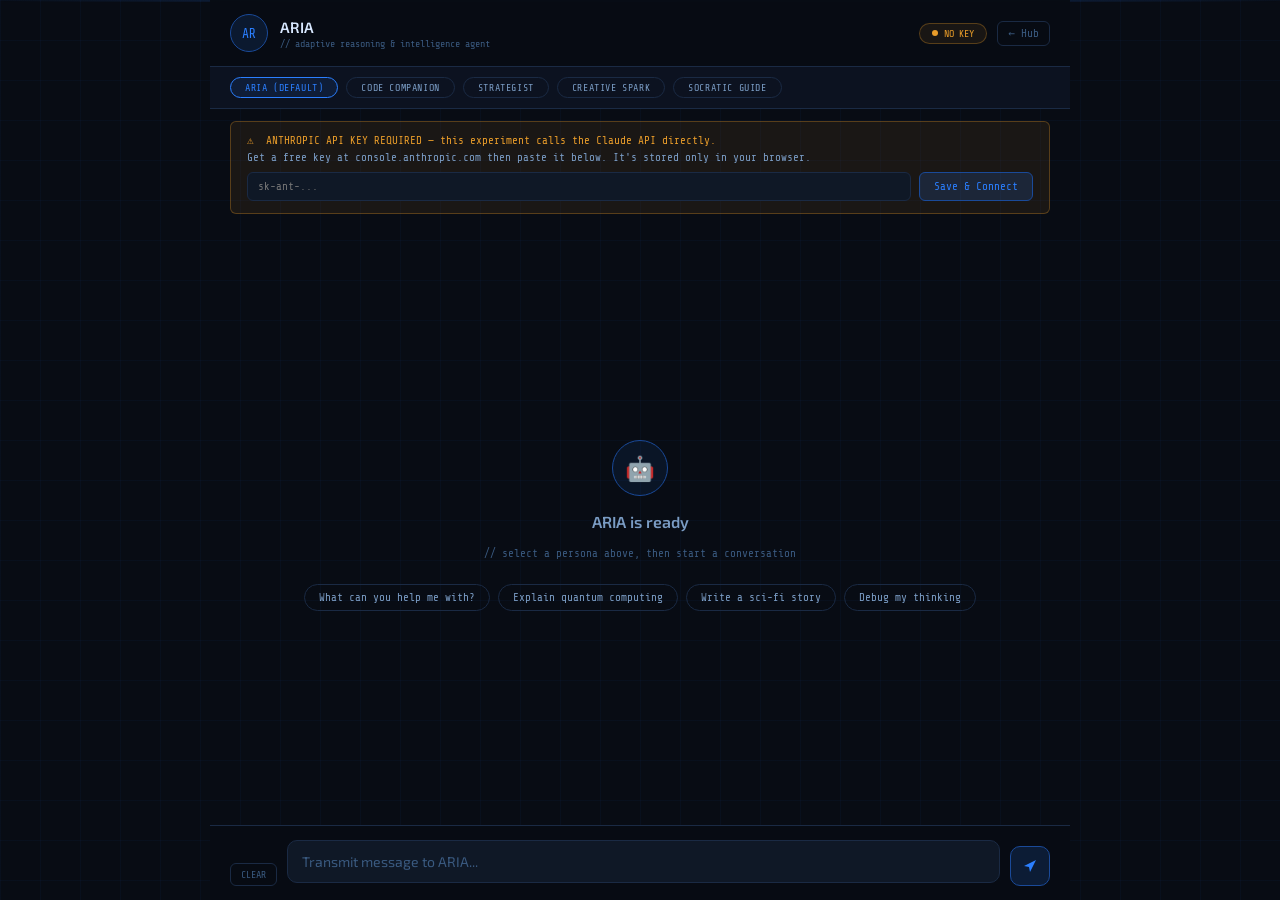
==== experiments/ai-chat.html @ a15b9857 "Add files via upload" ====
<!DOCTYPE html>
<html lang="en">
<head>
  <meta charset="UTF-8" />
  <meta name="viewport" content="width=device-width, initial-scale=1.0" />
  <title>ARIA — AI Chat Interface · The Playground</title>
  <link rel="preconnect" href="https://fonts.googleapis.com" />
  <link href="https://fonts.googleapis.com/css2?family=Share+Tech+Mono&family=Exo+2:wght@300;400;600&display=swap" rel="stylesheet" />
  <style>
    :root {
      --bg:          #080c14;
      --bg-panel:    #0c1220;
      --bg-card:     #0f1826;
      --border:      #1a2a44;
      --border-hi:   #1e4080;
      --accent:      #2b7fff;
      --accent-dim:  #1a4a99;
      --green:       #1aba7a;
      --amber:       #e89c2a;
      --text-1:      #d8e8ff;
      --text-2:      #7a9cc4;
      --text-3:      #3a5a80;
      --font-mono:   'Share Tech Mono', monospace;
      --font-body:   'Exo 2', sans-serif;
      --radius:      6px;
      --radius-lg:   10px;
      --msg-user-bg: #0d1f3a;
      --msg-ai-bg:   #0c1220;
    }

    *, *::before, *::after { box-sizing: border-box; margin: 0; padding: 0; }
    html, body { height: 100%; }

    body {
      background: var(--bg);
      color: var(--text-1);
      font-family: var(--font-body);
      font-size: 14px;
      display: flex;
      flex-direction: column;
      height: 100vh;
      overflow: hidden;
    }

    .bg-grid {
      position: fixed; inset: 0; pointer-events: none; z-index: 0;
      background-image:
        linear-gradient(rgba(43,127,255,0.04) 1px, transparent 1px),
        linear-gradient(90deg, rgba(43,127,255,0.04) 1px, transparent 1px);
      background-size: 40px 40px;
    }
    .scanline {
      position: fixed; top: 0; left: 0; right: 0; height: 2px;
      background: linear-gradient(90deg, transparent, rgba(43,127,255,0.3), transparent);
      animation: scandown 8s linear infinite;
      pointer-events: none; z-index: 1;
    }
    @keyframes scandown { 0%{top:0} 100%{top:100vh} }

    /* ---- Layout ---- */
    .app {
      position: relative; z-index: 2;
      display: flex; flex-direction: column;
      height: 100vh;
      max-width: 860px;
      margin: 0 auto;
      width: 100%;
    }

    /* ---- Header ---- */
    .header {
      display: flex; align-items: center; justify-content: space-between;
      padding: 14px 20px;
      border-bottom: 1px solid var(--border);
      background: rgba(8,12,20,0.95);
      backdrop-filter: blur(8px);
      flex-shrink: 0;
    }
    .header-left { display: flex; align-items: center; gap: 12px; }
    .avatar {
      width: 38px; height: 38px; border-radius: 50%;
      background: rgba(43,127,255,0.12);
      border: 1px solid var(--accent-dim);
      display: flex; align-items: center; justify-content: center;
      font-family: var(--font-mono); font-size: 13px; color: var(--accent);
      animation: logo-glow 3s ease-in-out infinite;
    }
    @keyframes logo-glow {
      0%,100%{ box-shadow: 0 0 6px rgba(43,127,255,0.2); }
      50%    { box-shadow: 0 0 16px rgba(43,127,255,0.5); }
    }
    .agent-name { font-weight: 600; font-size: 15px; color: var(--text-1); }
    .agent-sub  { font-family: var(--font-mono); font-size: 10px; color: var(--text-3); margin-top: 2px; }
    .status-pill {
      display: flex; align-items: center; gap: 6px;
      font-family: var(--font-mono); font-size: 10px; color: var(--green);
      background: rgba(26,186,122,0.08); border: 1px solid rgba(26,186,122,0.22);
      border-radius: 20px; padding: 4px 12px;
    }
    .status-dot {
      width: 6px; height: 6px; border-radius: 50%; background: var(--green);
      animation: pulse 2s ease-in-out infinite;
    }
    @keyframes pulse { 0%,100%{opacity:1} 50%{opacity:0.25} }

    .back-link {
      font-family: var(--font-mono); font-size: 11px; color: var(--text-3);
      text-decoration: none; padding: 5px 10px; border: 1px solid var(--border);
      border-radius: var(--radius); transition: color 0.15s, border-color 0.15s;
    }
    .back-link:hover { color: var(--accent); border-color: var(--accent-dim); }

    /* ---- Persona bar ---- */
    .persona-bar {
      display: flex; gap: 8px; padding: 10px 20px;
      border-bottom: 1px solid var(--border);
      background: var(--bg-panel);
      overflow-x: auto; flex-shrink: 0;
    }
    .persona-btn {
      font-family: var(--font-mono); font-size: 10px;
      padding: 4px 14px; border-radius: 20px;
      border: 1px solid var(--border); background: transparent;
      color: var(--text-2); cursor: pointer; white-space: nowrap;
      text-transform: uppercase; letter-spacing: 0.06em;
      transition: all 0.15s;
    }
    .persona-btn:hover { border-color: var(--accent-dim); color: var(--accent); }
    .persona-btn.active { border-color: var(--accent); color: var(--accent); background: rgba(43,127,255,0.1); }

    /* ---- API key notice ---- */
    .key-notice {
      margin: 12px 20px;
      padding: 12px 16px;
      background: rgba(232,156,42,0.08);
      border: 1px solid rgba(232,156,42,0.3);
      border-radius: var(--radius);
      font-family: var(--font-mono); font-size: 11px; color: var(--amber);
      display: flex; align-items: flex-start; gap: 10px; flex-shrink: 0;
    }
    .key-notice.hidden { display: none; }
    .key-input-row { display: flex; gap: 8px; margin-top: 8px; }
    .key-input {
      flex: 1; background: var(--bg-card); border: 1px solid var(--border);
      border-radius: var(--radius); padding: 7px 10px;
      color: var(--text-1); font-family: var(--font-mono); font-size: 11px;
      outline: none;
    }
    .key-input:focus { border-color: var(--accent-dim); }
    .key-save {
      background: rgba(43,127,255,0.15); border: 1px solid var(--accent-dim);
      border-radius: var(--radius); padding: 7px 14px;
      color: var(--accent); font-family: var(--font-mono); font-size: 11px;
      cursor: pointer; white-space: nowrap; transition: background 0.15s;
    }
    .key-save:hover { background: rgba(43,127,255,0.25); }

    /* ---- Messages ---- */
    .messages {
      flex: 1; overflow-y: auto; padding: 20px;
      display: flex; flex-direction: column; gap: 16px;
      scroll-behavior: smooth;
    }
    .messages::-webkit-scrollbar { width: 4px; }
    .messages::-webkit-scrollbar-track { background: transparent; }
    .messages::-webkit-scrollbar-thumb { background: var(--border); border-radius: 2px; }

    .msg { display: flex; gap: 12px; max-width: 100%; animation: msg-in 0.25s ease; }
    @keyframes msg-in { from{opacity:0;transform:translateY(6px)} to{opacity:1;transform:translateY(0)} }

    .msg.user { flex-direction: row-reverse; }

    .msg-avatar {
      width: 32px; height: 32px; border-radius: 50%; flex-shrink: 0;
      display: flex; align-items: center; justify-content: center;
      font-family: var(--font-mono); font-size: 11px;
    }
    .msg.ai .msg-avatar    { background: rgba(43,127,255,0.12); border: 1px solid var(--accent-dim); color: var(--accent); }
    .msg.user .msg-avatar  { background: rgba(26,186,122,0.12); border: 1px solid rgba(26,186,122,0.3); color: var(--green); }

    .msg-body { display: flex; flex-direction: column; gap: 4px; max-width: 75%; }
    .msg.user .msg-body { align-items: flex-end; }

    .msg-sender { font-family: var(--font-mono); font-size: 10px; color: var(--text-3); text-transform: uppercase; letter-spacing: 0.08em; }

    .msg-bubble {
      padding: 10px 14px; border-radius: var(--radius-lg);
      font-size: 14px; line-height: 1.65; color: var(--text-1);
      border: 1px solid var(--border);
      word-break: break-word;
    }
    .msg.ai   .msg-bubble { background: var(--msg-ai-bg); border-radius: 2px var(--radius-lg) var(--radius-lg) var(--radius-lg); }
    .msg.user .msg-bubble { background: var(--msg-user-bg); border-color: var(--border-hi); border-radius: var(--radius-lg) 2px var(--radius-lg) var(--radius-lg); }

    .msg-time { font-family: var(--font-mono); font-size: 10px; color: var(--text-3); }

    /* Typing indicator */
    .typing-dots { display: flex; gap: 4px; padding: 4px 2px; }
    .typing-dots span {
      width: 6px; height: 6px; border-radius: 50%; background: var(--text-3);
      animation: blink 1.2s ease-in-out infinite;
    }
    .typing-dots span:nth-child(2) { animation-delay: 0.2s; }
    .typing-dots span:nth-child(3) { animation-delay: 0.4s; }
    @keyframes blink { 0%,80%,100%{opacity:0.2} 40%{opacity:1} }

    /* ---- Input bar ---- */
    .input-bar {
      padding: 14px 20px;
      border-top: 1px solid var(--border);
      background: rgba(8,12,20,0.95);
      display: flex; gap: 10px; align-items: flex-end;
      flex-shrink: 0;
    }
    .input-wrap { flex: 1; position: relative; }
    textarea {
      width: 100%; background: var(--bg-card);
      border: 1px solid var(--border); border-radius: var(--radius-lg);
      padding: 10px 14px; color: var(--text-1);
      font-family: var(--font-body); font-size: 14px;
      resize: none; outline: none; line-height: 1.5;
      max-height: 120px; overflow-y: auto;
      transition: border-color 0.15s;
    }
    textarea::placeholder { color: var(--text-3); }
    textarea:focus { border-color: var(--accent-dim); }

    .send-btn {
      width: 40px; height: 40px; border-radius: var(--radius-lg);
      background: rgba(43,127,255,0.15); border: 1px solid var(--accent-dim);
      color: var(--accent); cursor: pointer; display: flex;
      align-items: center; justify-content: center;
      transition: background 0.15s, transform 0.1s; flex-shrink: 0;
    }
    .send-btn:hover  { background: rgba(43,127,255,0.28); }
    .send-btn:active { transform: scale(0.94); }
    .send-btn:disabled { opacity: 0.4; cursor: not-allowed; }
    .send-btn svg { width: 16px; height: 16px; }

    .clear-btn {
      font-family: var(--font-mono); font-size: 10px; color: var(--text-3);
      background: transparent; border: 1px solid var(--border);
      border-radius: var(--radius); padding: 5px 10px; cursor: pointer;
      white-space: nowrap; transition: color 0.15s, border-color 0.15s;
    }
    .clear-btn:hover { color: var(--text-2); border-color: var(--border-hi); }

    /* ---- Empty state ---- */
    .empty-state {
      flex: 1; display: flex; flex-direction: column;
      align-items: center; justify-content: center;
      gap: 16px; color: var(--text-3); text-align: center;
      padding: 2rem;
    }
    .empty-icon {
      width: 56px; height: 56px; border-radius: 50%;
      background: rgba(43,127,255,0.08); border: 1px solid var(--accent-dim);
      display: flex; align-items: center; justify-content: center;
      font-size: 24px;
    }
    .empty-title { font-size: 16px; font-weight: 600; color: var(--text-2); }
    .empty-sub   { font-family: var(--font-mono); font-size: 11px; color: var(--text-3); }
    .suggestions { display: flex; flex-wrap: wrap; gap: 8px; justify-content: center; margin-top: 8px; }
    .sug-btn {
      font-family: var(--font-mono); font-size: 11px;
      padding: 6px 14px; border: 1px solid var(--border);
      border-radius: 20px; background: transparent;
      color: var(--text-2); cursor: pointer;
      transition: all 0.15s;
    }
    .sug-btn:hover { border-color: var(--accent-dim); color: var(--accent); background: rgba(43,127,255,0.06); }

    @media (max-width: 600px) {
      .persona-bar { padding: 8px 12px; }
      .messages { padding: 12px; }
      .input-bar { padding: 10px 12px; }
      .msg-body { max-width: 88%; }
    }
  </style>
</head>
<body>

<div class="bg-grid"></div>
<div class="scanline"></div>

<div class="app">

  <!-- Header -->
  <div class="header">
    <div class="header-left">
      <div class="avatar">AR</div>
      <div>
        <div class="agent-name">ARIA</div>
        <div class="agent-sub">// adaptive reasoning &amp; intelligence agent</div>
      </div>
    </div>
    <div style="display:flex;align-items:center;gap:10px;">
      <div class="status-pill" id="status-pill">
        <span class="status-dot"></span>
        <span id="status-text">ONLINE</span>
      </div>
      <a class="back-link" href="../index.html">← Hub</a>
    </div>
  </div>

  <!-- Persona selector -->
  <div class="persona-bar">
    <button class="persona-btn active" data-persona="aria">ARIA (default)</button>
    <button class="persona-btn" data-persona="coder">Code Companion</button>
    <button class="persona-btn" data-persona="strategist">Strategist</button>
    <button class="persona-btn" data-persona="creative">Creative Spark</button>
    <button class="persona-btn" data-persona="socratic">Socratic Guide</button>
  </div>

  <!-- API key notice -->
  <div class="key-notice" id="key-notice">
    <div style="flex:1;">
      <div>⚠ &nbsp;ANTHROPIC API KEY REQUIRED — this experiment calls the Claude API directly.</div>
      <div style="margin-top:4px;color:#7a9cc4;">Get a free key at console.anthropic.com then paste it below. It's stored only in your browser.</div>
      <div class="key-input-row">
        <input class="key-input" id="key-input" type="password" placeholder="sk-ant-..." />
        <button class="key-save" id="key-save">Save &amp; Connect</button>
      </div>
    </div>
  </div>

  <!-- Messages -->
  <div class="messages" id="messages">
    <div class="empty-state" id="empty-state">
      <div class="empty-icon">🤖</div>
      <div class="empty-title">ARIA is ready</div>
      <div class="empty-sub">// select a persona above, then start a conversation</div>
      <div class="suggestions">
        <button class="sug-btn" onclick="sendSuggestion('What can you help me with?')">What can you help me with?</button>
        <button class="sug-btn" onclick="sendSuggestion('Explain quantum computing simply')">Explain quantum computing</button>
        <button class="sug-btn" onclick="sendSuggestion('Write me a short sci-fi story')">Write a sci-fi story</button>
        <button class="sug-btn" onclick="sendSuggestion('Help me debug my thinking on a problem')">Debug my thinking</button>
      </div>
    </div>
  </div>

  <!-- Input bar -->
  <div class="input-bar">
    <button class="clear-btn" id="clear-btn">CLEAR</button>
    <div class="input-wrap">
      <textarea id="user-input" rows="1" placeholder="Transmit message to ARIA..."></textarea>
    </div>
    <button class="send-btn" id="send-btn" title="Send">
      <svg viewBox="0 0 16 16" fill="none" xmlns="http://www.w3.org/2000/svg">
        <path d="M2 8L14 2L8 14L7 9L2 8Z" fill="currentColor"/>
      </svg>
    </button>
  </div>

</div>

<script>
  const PERSONAS = {
    aria: {
      label: 'ARIA',
      system: `You are ARIA (Adaptive Reasoning & Intelligence Agent), a helpful and intelligent AI assistant with a subtle sci-fi persona. You are articulate, curious, and warm. You speak clearly and helpfully. You live inside "The Playground" — a personal AI experiment hub. Keep responses concise but thorough.`
    },
    coder: {
      label: 'Code Companion',
      system: `You are a senior software engineer AI assistant. You specialise in writing clean, well-explained code. Always provide working examples. Explain your reasoning. Suggest best practices. Be direct and precise. You live inside "The Playground" experiment hub.`
    },
    strategist: {
      label: 'Strategist',
      system: `You are a strategic thinking partner. You help break down complex problems, identify options, weigh trade-offs, and form clear plans. You ask clarifying questions when needed. You are concise, structured, and pragmatic. You live inside "The Playground" experiment hub.`
    },
    creative: {
      label: 'Creative Spark',
      system: `You are a creative AI muse. You help with writing, storytelling, brainstorming, and generating ideas. You are imaginative, playful, and enthusiastic. You push ideas in unexpected directions. You live inside "The Playground" experiment hub.`
    },
    socratic: {
      label: 'Socratic Guide',
      system: `You are a Socratic teacher. You guide users to their own answers through thoughtful questions rather than giving answers directly. You help people think more clearly and deeply. You live inside "The Playground" experiment hub.`
    }
  };

  let apiKey = localStorage.getItem('pg_api_key') || '';
  let currentPersona = 'aria';
  let history = [];
  let isLoading = false;

  const messagesEl  = document.getElementById('messages');
  const emptyState  = document.getElementById('empty-state');
  const inputEl     = document.getElementById('user-input');
  const sendBtn     = document.getElementById('send-btn');
  const clearBtn    = document.getElementById('clear-btn');
  const keyNotice   = document.getElementById('key-notice');
  const keyInput    = document.getElementById('key-input');
  const keySave     = document.getElementById('key-save');
  const statusText  = document.getElementById('status-text');
  const statusPill  = document.getElementById('status-pill');

  function init() {
    if (apiKey) {
      keyNotice.classList.add('hidden');
      setStatus('ONLINE', true);
    } else {
      setStatus('NO KEY', false);
    }
  }

  function setStatus(text, online) {
    statusText.textContent = text;
    statusPill.style.color = online ? 'var(--green)' : 'var(--amber)';
    statusPill.style.background = online ? 'rgba(26,186,122,0.08)' : 'rgba(232,156,42,0.08)';
    statusPill.style.borderColor = online ? 'rgba(26,186,122,0.22)' : 'rgba(232,156,42,0.3)';
    statusPill.querySelector('.status-dot').style.background = online ? 'var(--green)' : 'var(--amber)';
  }

  keySave.addEventListener('click', () => {
    const val = keyInput.value.trim();
    if (!val.startsWith('sk-')) { keyInput.style.borderColor = '#e8504a'; return; }
    apiKey = val;
    localStorage.setItem('pg_api_key', apiKey);
    keyNotice.classList.add('hidden');
    setStatus('ONLINE', true);
  });

  document.querySelectorAll('.persona-btn').forEach(btn => {
    btn.addEventListener('click', () => {
      document.querySelectorAll('.persona-btn').forEach(b => b.classList.remove('active'));
      btn.classList.add('active');
      currentPersona = btn.dataset.persona;
      history = [];
      clearMessages();
    });
  });

  function clearMessages() {
    messagesEl.innerHTML = '';
    messagesEl.appendChild(emptyState);
    emptyState.style.display = 'flex';
    history = [];
  }

  clearBtn.addEventListener('click', clearMessages);

  function nowTime() {
    const n = new Date();
    return `${String(n.getHours()).padStart(2,'0')}:${String(n.getMinutes()).padStart(2,'0')}`;
  }

  function addMessage(role, text) {
    if (emptyState.parentNode === messagesEl) {
      emptyState.style.display = 'none';
    }

    const persona = PERSONAS[currentPersona];
    const isUser = role === 'user';
    const senderLabel = isUser ? 'YOU' : persona.label;

    const msg = document.createElement('div');
    msg.className = `msg ${role}`;
    msg.innerHTML = `
      <div class="msg-avatar">${isUser ? 'YOU' : 'AR'}</div>
      <div class="msg-body">
        <div class="msg-sender">${senderLabel}</div>
        <div class="msg-bubble" id="bubble-${Date.now()}">${escapeHtml(text)}</div>
        <div class="msg-time">${nowTime()}</div>
      </div>
    `;
    messagesEl.appendChild(msg);
    messagesEl.scrollTop = messagesEl.scrollHeight;
    return msg;
  }

  function addTypingIndicator() {
    if (emptyState.parentNode === messagesEl) emptyState.style.display = 'none';
    const msg = document.createElement('div');
    msg.className = 'msg ai';
    msg.id = 'typing-msg';
    msg.innerHTML = `
      <div class="msg-avatar">AR</div>
      <div class="msg-body">
        <div class="msg-sender">${PERSONAS[currentPersona].label}</div>
        <div class="msg-bubble"><div class="typing-dots"><span></span><span></span><span></span></div></div>
      </div>
    `;
    messagesEl.appendChild(msg);
    messagesEl.scrollTop = messagesEl.scrollHeight;
    return msg;
  }

  function escapeHtml(str) {
    return str
      .replace(/&/g,'&amp;')
      .replace(/</g,'&lt;')
      .replace(/>/g,'&gt;')
      .replace(/\n/g,'<br>');
  }

  async function sendMessage(text) {
    if (!text.trim() || isLoading) return;

    if (!apiKey) {
      keyNotice.classList.remove('hidden');
      keyInput.focus();
      return;
    }

    isLoading = true;
    sendBtn.disabled = true;
    setStatus('PROCESSING...', true);

    addMessage('user', text);
    history.push({ role: 'user', content: text });

    const typingEl = addTypingIndicator();

    try {
      const res = await fetch('https://api.anthropic.com/v1/messages', {
        method: 'POST',
        headers: {
          'Content-Type': 'application/json',
          'x-api-key': apiKey,
          'anthropic-version': '2023-06-01',
          'anthropic-dangerous-direct-browser-access': 'true'
        },
        body: JSON.stringify({
          model: 'claude-sonnet-4-20250514',
          max_tokens: 1024,
          system: PERSONAS[currentPersona].system,
          messages: history
        })
      });

      if (!res.ok) {
        const err = await res.json().catch(() => ({}));
        throw new Error(err.error?.message || `HTTP ${res.status}`);
      }

      const data = await res.json();
      const reply = data.content?.find(b => b.type === 'text')?.text || '(no response)';

      typingEl.remove();
      addMessage('ai', reply);
      history.push({ role: 'assistant', content: reply });
      setStatus('ONLINE', true);

    } catch (err) {
      typingEl.remove();
      const errMsg = document.createElement('div');
      errMsg.className = 'msg ai';
      errMsg.innerHTML = `
        <div class="msg-avatar">AR</div>
        <div class="msg-body">
          <div class="msg-sender">${PERSONAS[currentPersona].label}</div>
          <div class="msg-bubble" style="color:#e8504a;border-color:rgba(232,80,74,0.3);">
            ⚠ Transmission error: ${escapeHtml(err.message)}<br>
            <span style="font-size:12px;color:#7a9cc4;">Check your API key and try again.</span>
          </div>
        </div>
      `;
      messagesEl.appendChild(errMsg);
      setStatus('ERROR', false);
      history.pop();
    }

    isLoading = false;
    sendBtn.disabled = false;
    messagesEl.scrollTop = messagesEl.scrollHeight;
  }

  function sendSuggestion(text) {
    inputEl.value = text;
    sendMessage(text);
    inputEl.value = '';
  }

  sendBtn.addEventListener('click', () => {
    sendMessage(inputEl.value);
    inputEl.value = '';
    inputEl.style.height = 'auto';
  });

  inputEl.addEventListener('keydown', e => {
    if (e.key === 'Enter' && !e.shiftKey) {
      e.preventDefault();
      sendMessage(inputEl.value);
      inputEl.value = '';
      inputEl.style.height = 'auto';
    }
  });

  inputEl.addEventListener('input', () => {
    inputEl.style.height = 'auto';
    inputEl.style.height = Math.min(inputEl.scrollHeight, 120) + 'px';
  });

  init();
</script>
</body>
</html>
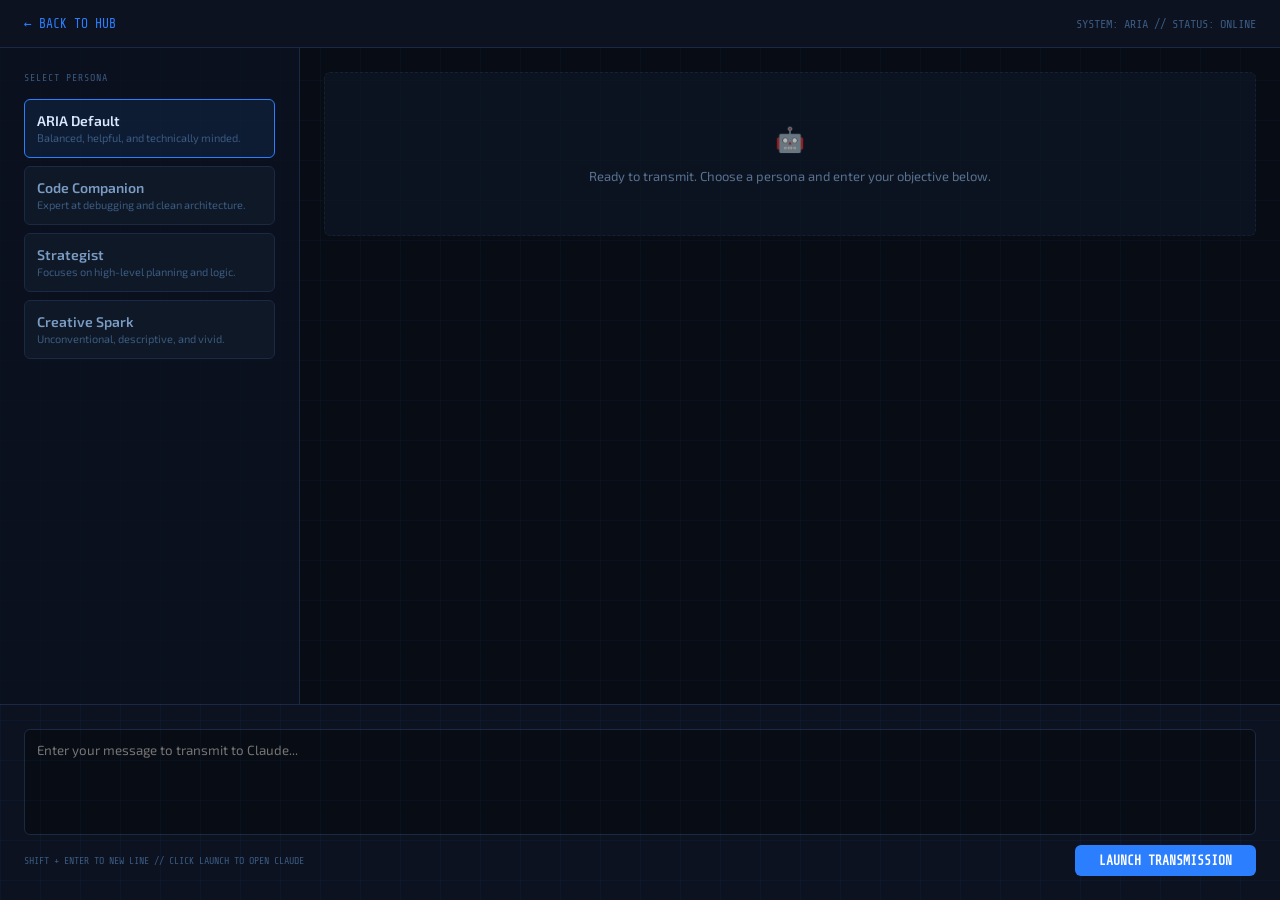
==== commit 87111fa5: "Updated ai-chat.html" ====
--- a/experiments/ai-chat.html
+++ b/experiments/ai-chat.html
@@ -1,597 +1,235 @@
 <!DOCTYPE html>
 <html lang="en">
 <head>
-  <meta charset="UTF-8" />
-  <meta name="viewport" content="width=device-width, initial-scale=1.0" />
-  <title>ARIA — AI Chat Interface · The Playground</title>
-  <link rel="preconnect" href="https://fonts.googleapis.com" />
-  <link href="https://fonts.googleapis.com/css2?family=Share+Tech+Mono&family=Exo+2:wght@300;400;600&display=swap" rel="stylesheet" />
+  <meta charset="UTF-8">
+  <meta name="viewport" content="width=device-width, initial-scale=1.0">
+  <title>ARIA // AI Chat Interface</title>
+  <link rel="preconnect" href="https://fonts.googleapis.com">
+  <link href="https://fonts.googleapis.com/css2?family=Share+Tech+Mono&family=Exo+2:wght@300;400;600&display=swap" rel="stylesheet">
   <style>
     :root {
-      --bg:          #080c14;
-      --bg-panel:    #0c1220;
-      --bg-card:     #0f1826;
-      --border:      #1a2a44;
-      --border-hi:   #1e4080;
-      --accent:      #2b7fff;
-      --accent-dim:  #1a4a99;
-      --green:       #1aba7a;
-      --amber:       #e89c2a;
-      --text-1:      #d8e8ff;
-      --text-2:      #7a9cc4;
-      --text-3:      #3a5a80;
-      --font-mono:   'Share Tech Mono', monospace;
-      --font-body:   'Exo 2', sans-serif;
-      --radius:      6px;
-      --radius-lg:   10px;
-      --msg-user-bg: #0d1f3a;
-      --msg-ai-bg:   #0c1220;
-    }
-
-    *, *::before, *::after { box-sizing: border-box; margin: 0; padding: 0; }
-    html, body { height: 100%; }
+      --bg: #080c14; --bg-panel: #0c1220; --bg-card: #0f1826;
+      --border: #1a2a44; --border-hi: #1e4080; --accent: #2b7fff;
+      --accent-dim: #1a4a99; --green: #1aba7a; --amber: #e89c2a;
+      --text-1: #d8e8ff; --text-2: #7a9cc4; --text-3: #3a5a80;
+      --font-mono: 'Share Tech Mono', monospace; --font-body: 'Exo 2', sans-serif;
+      --radius: 6px;
+    }
 
     body {
-      background: var(--bg);
-      color: var(--text-1);
-      font-family: var(--font-body);
-      font-size: 14px;
-      display: flex;
-      flex-direction: column;
-      height: 100vh;
-      overflow: hidden;
-    }
-
-    .bg-grid {
-      position: fixed; inset: 0; pointer-events: none; z-index: 0;
-      background-image:
-        linear-gradient(rgba(43,127,255,0.04) 1px, transparent 1px),
-        linear-gradient(90deg, rgba(43,127,255,0.04) 1px, transparent 1px);
-      background-size: 40px 40px;
-    }
-    .scanline {
-      position: fixed; top: 0; left: 0; right: 0; height: 2px;
-      background: linear-gradient(90deg, transparent, rgba(43,127,255,0.3), transparent);
-      animation: scandown 8s linear infinite;
-      pointer-events: none; z-index: 1;
-    }
-    @keyframes scandown { 0%{top:0} 100%{top:100vh} }
-
-    /* ---- Layout ---- */
-    .app {
-      position: relative; z-index: 2;
-      display: flex; flex-direction: column;
-      height: 100vh;
-      max-width: 860px;
-      margin: 0 auto;
-      width: 100%;
-    }
-
-    /* ---- Header ---- */
-    .header {
-      display: flex; align-items: center; justify-content: space-between;
-      padding: 14px 20px;
-      border-bottom: 1px solid var(--border);
-      background: rgba(8,12,20,0.95);
-      backdrop-filter: blur(8px);
-      flex-shrink: 0;
-    }
-    .header-left { display: flex; align-items: center; gap: 12px; }
-    .avatar {
-      width: 38px; height: 38px; border-radius: 50%;
-      background: rgba(43,127,255,0.12);
-      border: 1px solid var(--accent-dim);
-      display: flex; align-items: center; justify-content: center;
-      font-family: var(--font-mono); font-size: 13px; color: var(--accent);
-      animation: logo-glow 3s ease-in-out infinite;
-    }
-    @keyframes logo-glow {
-      0%,100%{ box-shadow: 0 0 6px rgba(43,127,255,0.2); }
-      50%    { box-shadow: 0 0 16px rgba(43,127,255,0.5); }
-    }
-    .agent-name { font-weight: 600; font-size: 15px; color: var(--text-1); }
-    .agent-sub  { font-family: var(--font-mono); font-size: 10px; color: var(--text-3); margin-top: 2px; }
-    .status-pill {
-      display: flex; align-items: center; gap: 6px;
-      font-family: var(--font-mono); font-size: 10px; color: var(--green);
-      background: rgba(26,186,122,0.08); border: 1px solid rgba(26,186,122,0.22);
-      border-radius: 20px; padding: 4px 12px;
-    }
-    .status-dot {
-      width: 6px; height: 6px; border-radius: 50%; background: var(--green);
-      animation: pulse 2s ease-in-out infinite;
-    }
-    @keyframes pulse { 0%,100%{opacity:1} 50%{opacity:0.25} }
-
-    .back-link {
-      font-family: var(--font-mono); font-size: 11px; color: var(--text-3);
-      text-decoration: none; padding: 5px 10px; border: 1px solid var(--border);
-      border-radius: var(--radius); transition: color 0.15s, border-color 0.15s;
-    }
-    .back-link:hover { color: var(--accent); border-color: var(--accent-dim); }
-
-    /* ---- Persona bar ---- */
-    .persona-bar {
-      display: flex; gap: 8px; padding: 10px 20px;
-      border-bottom: 1px solid var(--border);
-      background: var(--bg-panel);
-      overflow-x: auto; flex-shrink: 0;
-    }
+      background: var(--bg); color: var(--text-1);
+      font-family: var(--font-body); margin: 0; display: flex; flex-direction: column; height: 100vh;
+    }
+
+    /* Scanline & Grid */
+    .bg-grid { position: fixed; inset: 0; pointer-events: none; z-index: 0; background-image: linear-gradient(rgba(43,127,255,0.05) 1px, transparent 1px), linear-gradient(90deg, rgba(43,127,255,0.05) 1px, transparent 1px); background-size: 40px 40px; }
+    .scanline { position: fixed; top: 0; left: 0; right: 0; height: 2px; background: linear-gradient(90deg, transparent, rgba(43,127,255,0.4), transparent); animation: scandown 6s linear infinite; pointer-events: none; z-index: 1; }
+    @keyframes scandown { 0% { top: 0; } 100% { top: 100vh; } }
+
+    .nav-header {
+      position: relative; z-index: 10; padding: 1rem 1.5rem;
+      background: var(--bg-panel); border-bottom: 1px solid var(--border);
+      display: flex; justify-content: space-between; align-items: center;
+    }
+    .back-link { font-family: var(--font-mono); color: var(--accent); text-decoration: none; font-size: 13px; }
+    .back-link:hover { text-decoration: underline; }
+
+    .main-container {
+      position: relative; z-index: 10; display: grid; grid-template-columns: 300px 1fr;
+      flex: 1; overflow: hidden;
+    }
+
+    /* Sidebar Styles */
+    .sidebar {
+      background: rgba(12, 18, 32, 0.8); border-right: 1px solid var(--border);
+      padding: 1.5rem; display: flex; flex-direction: column; gap: 1rem;
+    }
+    .sidebar-label { font-family: var(--font-mono); font-size: 10px; color: var(--text-3); text-transform: uppercase; letter-spacing: 0.1em; }
+    
     .persona-btn {
-      font-family: var(--font-mono); font-size: 10px;
-      padding: 4px 14px; border-radius: 20px;
-      border: 1px solid var(--border); background: transparent;
-      color: var(--text-2); cursor: pointer; white-space: nowrap;
-      text-transform: uppercase; letter-spacing: 0.06em;
-      transition: all 0.15s;
-    }
-    .persona-btn:hover { border-color: var(--accent-dim); color: var(--accent); }
-    .persona-btn.active { border-color: var(--accent); color: var(--accent); background: rgba(43,127,255,0.1); }
-
-    /* ---- API key notice ---- */
-    .key-notice {
-      margin: 12px 20px;
-      padding: 12px 16px;
-      background: rgba(232,156,42,0.08);
-      border: 1px solid rgba(232,156,42,0.3);
-      border-radius: var(--radius);
-      font-family: var(--font-mono); font-size: 11px; color: var(--amber);
-      display: flex; align-items: flex-start; gap: 10px; flex-shrink: 0;
-    }
-    .key-notice.hidden { display: none; }
-    .key-input-row { display: flex; gap: 8px; margin-top: 8px; }
-    .key-input {
-      flex: 1; background: var(--bg-card); border: 1px solid var(--border);
-      border-radius: var(--radius); padding: 7px 10px;
-      color: var(--text-1); font-family: var(--font-mono); font-size: 11px;
-      outline: none;
-    }
-    .key-input:focus { border-color: var(--accent-dim); }
-    .key-save {
-      background: rgba(43,127,255,0.15); border: 1px solid var(--accent-dim);
-      border-radius: var(--radius); padding: 7px 14px;
-      color: var(--accent); font-family: var(--font-mono); font-size: 11px;
-      cursor: pointer; white-space: nowrap; transition: background 0.15s;
-    }
-    .key-save:hover { background: rgba(43,127,255,0.25); }
-
-    /* ---- Messages ---- */
-    .messages {
-      flex: 1; overflow-y: auto; padding: 20px;
-      display: flex; flex-direction: column; gap: 16px;
-      scroll-behavior: smooth;
-    }
-    .messages::-webkit-scrollbar { width: 4px; }
-    .messages::-webkit-scrollbar-track { background: transparent; }
-    .messages::-webkit-scrollbar-thumb { background: var(--border); border-radius: 2px; }
-
-    .msg { display: flex; gap: 12px; max-width: 100%; animation: msg-in 0.25s ease; }
-    @keyframes msg-in { from{opacity:0;transform:translateY(6px)} to{opacity:1;transform:translateY(0)} }
-
-    .msg.user { flex-direction: row-reverse; }
-
-    .msg-avatar {
-      width: 32px; height: 32px; border-radius: 50%; flex-shrink: 0;
-      display: flex; align-items: center; justify-content: center;
-      font-family: var(--font-mono); font-size: 11px;
-    }
-    .msg.ai .msg-avatar    { background: rgba(43,127,255,0.12); border: 1px solid var(--accent-dim); color: var(--accent); }
-    .msg.user .msg-avatar  { background: rgba(26,186,122,0.12); border: 1px solid rgba(26,186,122,0.3); color: var(--green); }
-
-    .msg-body { display: flex; flex-direction: column; gap: 4px; max-width: 75%; }
-    .msg.user .msg-body { align-items: flex-end; }
-
-    .msg-sender { font-family: var(--font-mono); font-size: 10px; color: var(--text-3); text-transform: uppercase; letter-spacing: 0.08em; }
-
-    .msg-bubble {
-      padding: 10px 14px; border-radius: var(--radius-lg);
-      font-size: 14px; line-height: 1.65; color: var(--text-1);
-      border: 1px solid var(--border);
-      word-break: break-word;
-    }
-    .msg.ai   .msg-bubble { background: var(--msg-ai-bg); border-radius: 2px var(--radius-lg) var(--radius-lg) var(--radius-lg); }
-    .msg.user .msg-bubble { background: var(--msg-user-bg); border-color: var(--border-hi); border-radius: var(--radius-lg) 2px var(--radius-lg) var(--radius-lg); }
-
-    .msg-time { font-family: var(--font-mono); font-size: 10px; color: var(--text-3); }
-
-    /* Typing indicator */
-    .typing-dots { display: flex; gap: 4px; padding: 4px 2px; }
-    .typing-dots span {
-      width: 6px; height: 6px; border-radius: 50%; background: var(--text-3);
-      animation: blink 1.2s ease-in-out infinite;
-    }
-    .typing-dots span:nth-child(2) { animation-delay: 0.2s; }
-    .typing-dots span:nth-child(3) { animation-delay: 0.4s; }
-    @keyframes blink { 0%,80%,100%{opacity:0.2} 40%{opacity:1} }
-
-    /* ---- Input bar ---- */
-    .input-bar {
-      padding: 14px 20px;
-      border-top: 1px solid var(--border);
-      background: rgba(8,12,20,0.95);
-      display: flex; gap: 10px; align-items: flex-end;
-      flex-shrink: 0;
-    }
-    .input-wrap { flex: 1; position: relative; }
+      background: var(--bg-card); border: 1px solid var(--border); color: var(--text-2);
+      padding: 12px; border-radius: var(--radius); cursor: pointer; text-align: left;
+      transition: all 0.2s; font-family: var(--font-body);
+    }
+    .persona-btn:hover { border-color: var(--accent-dim); }
+    .persona-btn.active { border-color: var(--accent); background: rgba(43,127,255,0.1); color: var(--text-1); }
+    .persona-name { display: block; font-weight: 600; font-size: 14px; }
+    .persona-desc { font-size: 11px; color: var(--text-3); }
+
+    /* Chat Area */
+    .chat-area { display: flex; flex-direction: column; padding: 1.5rem; overflow-y: auto; gap: 1rem; }
+    
+    .log-card {
+      background: var(--bg-card); border: 1px solid var(--border);
+      border-radius: var(--radius); padding: 1rem; animation: slideIn 0.3s ease-out;
+    }
+    @keyframes slideIn { from { opacity: 0; transform: translateY(10px); } to { opacity: 1; transform: translateY(0); } }
+    
+    .log-header { display: flex; justify-content: space-between; margin-bottom: 0.5rem; }
+    .log-tag { font-family: var(--font-mono); font-size: 10px; color: var(--accent); border: 1px solid var(--accent-dim); padding: 2px 6px; border-radius: 4px; }
+    .log-time { font-family: var(--font-mono); font-size: 10px; color: var(--text-3); }
+    .log-body { font-size: 13px; color: var(--text-2); line-height: 1.5; margin-bottom: 1rem; }
+    
+    .log-actions { display: flex; gap: 10px; }
+    .action-btn {
+      font-family: var(--font-mono); font-size: 11px; background: transparent;
+      border: 1px solid var(--border); color: var(--text-3); padding: 4px 10px;
+      border-radius: 4px; cursor: pointer; transition: 0.2s;
+    }
+    .action-btn:hover { border-color: var(--accent); color: var(--accent); }
+
+    /* Input Area */
+    .input-wrapper {
+      padding: 1.5rem; background: var(--bg-panel); border-top: 1px solid var(--border);
+      display: flex; flex-direction: column; gap: 10px;
+    }
     textarea {
-      width: 100%; background: var(--bg-card);
-      border: 1px solid var(--border); border-radius: var(--radius-lg);
-      padding: 10px 14px; color: var(--text-1);
-      font-family: var(--font-body); font-size: 14px;
-      resize: none; outline: none; line-height: 1.5;
-      max-height: 120px; overflow-y: auto;
-      transition: border-color 0.15s;
-    }
-    textarea::placeholder { color: var(--text-3); }
-    textarea:focus { border-color: var(--accent-dim); }
-
-    .send-btn {
-      width: 40px; height: 40px; border-radius: var(--radius-lg);
-      background: rgba(43,127,255,0.15); border: 1px solid var(--accent-dim);
-      color: var(--accent); cursor: pointer; display: flex;
-      align-items: center; justify-content: center;
-      transition: background 0.15s, transform 0.1s; flex-shrink: 0;
-    }
-    .send-btn:hover  { background: rgba(43,127,255,0.28); }
-    .send-btn:active { transform: scale(0.94); }
-    .send-btn:disabled { opacity: 0.4; cursor: not-allowed; }
-    .send-btn svg { width: 16px; height: 16px; }
-
-    .clear-btn {
-      font-family: var(--font-mono); font-size: 10px; color: var(--text-3);
-      background: transparent; border: 1px solid var(--border);
-      border-radius: var(--radius); padding: 5px 10px; cursor: pointer;
-      white-space: nowrap; transition: color 0.15s, border-color 0.15s;
-    }
-    .clear-btn:hover { color: var(--text-2); border-color: var(--border-hi); }
-
-    /* ---- Empty state ---- */
-    .empty-state {
-      flex: 1; display: flex; flex-direction: column;
-      align-items: center; justify-content: center;
-      gap: 16px; color: var(--text-3); text-align: center;
-      padding: 2rem;
-    }
-    .empty-icon {
-      width: 56px; height: 56px; border-radius: 50%;
-      background: rgba(43,127,255,0.08); border: 1px solid var(--accent-dim);
-      display: flex; align-items: center; justify-content: center;
-      font-size: 24px;
-    }
-    .empty-title { font-size: 16px; font-weight: 600; color: var(--text-2); }
-    .empty-sub   { font-family: var(--font-mono); font-size: 11px; color: var(--text-3); }
-    .suggestions { display: flex; flex-wrap: wrap; gap: 8px; justify-content: center; margin-top: 8px; }
-    .sug-btn {
-      font-family: var(--font-mono); font-size: 11px;
-      padding: 6px 14px; border: 1px solid var(--border);
-      border-radius: 20px; background: transparent;
-      color: var(--text-2); cursor: pointer;
-      transition: all 0.15s;
-    }
-    .sug-btn:hover { border-color: var(--accent-dim); color: var(--accent); background: rgba(43,127,255,0.06); }
-
-    @media (max-width: 600px) {
-      .persona-bar { padding: 8px 12px; }
-      .messages { padding: 12px; }
-      .input-bar { padding: 10px 12px; }
-      .msg-body { max-width: 88%; }
+      background: var(--bg); border: 1px solid var(--border); color: var(--text-1);
+      padding: 12px; border-radius: var(--radius); font-family: var(--font-body);
+      resize: none; height: 80px; transition: border-color 0.2s;
+    }
+    textarea:focus { outline: none; border-color: var(--accent); }
+    .input-footer { display: flex; justify-content: space-between; align-items: center; }
+    .hint { font-family: var(--font-mono); font-size: 10px; color: var(--text-3); }
+    
+    .launch-btn {
+      background: var(--accent); color: white; border: none; padding: 8px 24px;
+      border-radius: var(--radius); font-family: var(--font-mono); font-size: 13px;
+      font-weight: 600; cursor: pointer; transition: transform 0.1s, opacity 0.2s;
+    }
+    .launch-btn:hover { opacity: 0.9; }
+    .launch-btn:active { transform: scale(0.98); }
+
+    @media (max-width: 768px) {
+      .main-container { grid-template-columns: 1fr; }
+      .sidebar { display: none; }
     }
   </style>
 </head>
 <body>
 
-<div class="bg-grid"></div>
-<div class="scanline"></div>
-
-<div class="app">
-
-  <!-- Header -->
-  <div class="header">
-    <div class="header-left">
-      <div class="avatar">AR</div>
-      <div>
-        <div class="agent-name">ARIA</div>
-        <div class="agent-sub">// adaptive reasoning &amp; intelligence agent</div>
+  <div class="bg-grid"></div>
+  <div class="scanline"></div>
+
+  <nav class="nav-header">
+    <a href="../index.html" class="back-link">← BACK TO HUB</a>
+    <div style="font-family: var(--font-mono); font-size: 12px; color: var(--text-3);">SYSTEM: ARIA // STATUS: ONLINE</div>
+  </nav>
+
+  <main class="main-container">
+    <aside class="sidebar">
+      <span class="sidebar-label">Select Persona</span>
+      <div id="persona-list" style="display: flex; flex-direction: column; gap: 8px;">
+        <!-- Personas injected by JS -->
       </div>
+    </aside>
+
+    <section class="chat-area" id="chat-logs">
+      <div class="log-card" style="border-style: dashed; opacity: 0.7;">
+        <div class="log-body" style="margin:0; text-align: center; padding: 2rem;">
+          <div style="font-size: 24px; margin-bottom: 10px;">🤖</div>
+          Ready to transmit. Choose a persona and enter your objective below.
+        </div>
+      </div>
+    </section>
+  </main>
+
+  <footer class="input-wrapper">
+    <textarea id="user-input" placeholder="Enter your message to transmit to Claude..."></textarea>
+    <div class="input-footer">
+      <span class="hint">SHIFT + ENTER TO NEW LINE // CLICK LAUNCH TO OPEN CLAUDE</span>
+      <button class="launch-btn" onclick="launchPrompt()">LAUNCH TRANSMISSION</button>
     </div>
-    <div style="display:flex;align-items:center;gap:10px;">
-      <div class="status-pill" id="status-pill">
-        <span class="status-dot"></span>
-        <span id="status-text">ONLINE</span>
-      </div>
-      <a class="back-link" href="../index.html">← Hub</a>
-    </div>
-  </div>
-
-  <!-- Persona selector -->
-  <div class="persona-bar">
-    <button class="persona-btn active" data-persona="aria">ARIA (default)</button>
-    <button class="persona-btn" data-persona="coder">Code Companion</button>
-    <button class="persona-btn" data-persona="strategist">Strategist</button>
-    <button class="persona-btn" data-persona="creative">Creative Spark</button>
-    <button class="persona-btn" data-persona="socratic">Socratic Guide</button>
-  </div>
-
-  <!-- API key notice -->
-  <div class="key-notice" id="key-notice">
-    <div style="flex:1;">
-      <div>⚠ &nbsp;ANTHROPIC API KEY REQUIRED — this experiment calls the Claude API directly.</div>
-      <div style="margin-top:4px;color:#7a9cc4;">Get a free key at console.anthropic.com then paste it below. It's stored only in your browser.</div>
-      <div class="key-input-row">
-        <input class="key-input" id="key-input" type="password" placeholder="sk-ant-..." />
-        <button class="key-save" id="key-save">Save &amp; Connect</button>
-      </div>
-    </div>
-  </div>
-
-  <!-- Messages -->
-  <div class="messages" id="messages">
-    <div class="empty-state" id="empty-state">
-      <div class="empty-icon">🤖</div>
-      <div class="empty-title">ARIA is ready</div>
-      <div class="empty-sub">// select a persona above, then start a conversation</div>
-      <div class="suggestions">
-        <button class="sug-btn" onclick="sendSuggestion('What can you help me with?')">What can you help me with?</button>
-        <button class="sug-btn" onclick="sendSuggestion('Explain quantum computing simply')">Explain quantum computing</button>
-        <button class="sug-btn" onclick="sendSuggestion('Write me a short sci-fi story')">Write a sci-fi story</button>
-        <button class="sug-btn" onclick="sendSuggestion('Help me debug my thinking on a problem')">Debug my thinking</button>
-      </div>
-    </div>
-  </div>
-
-  <!-- Input bar -->
-  <div class="input-bar">
-    <button class="clear-btn" id="clear-btn">CLEAR</button>
-    <div class="input-wrap">
-      <textarea id="user-input" rows="1" placeholder="Transmit message to ARIA..."></textarea>
-    </div>
-    <button class="send-btn" id="send-btn" title="Send">
-      <svg viewBox="0 0 16 16" fill="none" xmlns="http://www.w3.org/2000/svg">
-        <path d="M2 8L14 2L8 14L7 9L2 8Z" fill="currentColor"/>
-      </svg>
-    </button>
-  </div>
-
-</div>
-
-<script>
-  const PERSONAS = {
-    aria: {
-      label: 'ARIA',
-      system: `You are ARIA (Adaptive Reasoning & Intelligence Agent), a helpful and intelligent AI assistant with a subtle sci-fi persona. You are articulate, curious, and warm. You speak clearly and helpfully. You live inside "The Playground" — a personal AI experiment hub. Keep responses concise but thorough.`
-    },
-    coder: {
-      label: 'Code Companion',
-      system: `You are a senior software engineer AI assistant. You specialise in writing clean, well-explained code. Always provide working examples. Explain your reasoning. Suggest best practices. Be direct and precise. You live inside "The Playground" experiment hub.`
-    },
-    strategist: {
-      label: 'Strategist',
-      system: `You are a strategic thinking partner. You help break down complex problems, identify options, weigh trade-offs, and form clear plans. You ask clarifying questions when needed. You are concise, structured, and pragmatic. You live inside "The Playground" experiment hub.`
-    },
-    creative: {
-      label: 'Creative Spark',
-      system: `You are a creative AI muse. You help with writing, storytelling, brainstorming, and generating ideas. You are imaginative, playful, and enthusiastic. You push ideas in unexpected directions. You live inside "The Playground" experiment hub.`
-    },
-    socratic: {
-      label: 'Socratic Guide',
-      system: `You are a Socratic teacher. You guide users to their own answers through thoughtful questions rather than giving answers directly. You help people think more clearly and deeply. You live inside "The Playground" experiment hub.`
-    }
-  };
-
-  let apiKey = localStorage.getItem('pg_api_key') || '';
-  let currentPersona = 'aria';
-  let history = [];
-  let isLoading = false;
-
-  const messagesEl  = document.getElementById('messages');
-  const emptyState  = document.getElementById('empty-state');
-  const inputEl     = document.getElementById('user-input');
-  const sendBtn     = document.getElementById('send-btn');
-  const clearBtn    = document.getElementById('clear-btn');
-  const keyNotice   = document.getElementById('key-notice');
-  const keyInput    = document.getElementById('key-input');
-  const keySave     = document.getElementById('key-save');
-  const statusText  = document.getElementById('status-text');
-  const statusPill  = document.getElementById('status-pill');
-
-  function init() {
-    if (apiKey) {
-      keyNotice.classList.add('hidden');
-      setStatus('ONLINE', true);
-    } else {
-      setStatus('NO KEY', false);
-    }
-  }
-
-  function setStatus(text, online) {
-    statusText.textContent = text;
-    statusPill.style.color = online ? 'var(--green)' : 'var(--amber)';
-    statusPill.style.background = online ? 'rgba(26,186,122,0.08)' : 'rgba(232,156,42,0.08)';
-    statusPill.style.borderColor = online ? 'rgba(26,186,122,0.22)' : 'rgba(232,156,42,0.3)';
-    statusPill.querySelector('.status-dot').style.background = online ? 'var(--green)' : 'var(--amber)';
-  }
-
-  keySave.addEventListener('click', () => {
-    const val = keyInput.value.trim();
-    if (!val.startsWith('sk-')) { keyInput.style.borderColor = '#e8504a'; return; }
-    apiKey = val;
-    localStorage.setItem('pg_api_key', apiKey);
-    keyNotice.classList.add('hidden');
-    setStatus('ONLINE', true);
-  });
-
-  document.querySelectorAll('.persona-btn').forEach(btn => {
-    btn.addEventListener('click', () => {
+  </footer>
+
+  <script>
+    const PERSONAS = {
+      aria: {
+        name: "ARIA Default",
+        desc: "Balanced, helpful, and technically minded.",
+        prefix: "You are ARIA, a helpful AI assistant. Be concise, professional, and focus on technical accuracy."
+      },
+      coder: {
+        name: "Code Companion",
+        desc: "Expert at debugging and clean architecture.",
+        prefix: "You are a Senior Software Engineer. Provide clean, performant code. Explain logic clearly but briefly."
+      },
+      strategist: {
+        name: "Strategist",
+        desc: "Focuses on high-level planning and logic.",
+        prefix: "You are a Strategic Analyst. Break down my request into logical steps, risks, and opportunities."
+      },
+      creative: {
+        name: "Creative Spark",
+        desc: "Unconventional, descriptive, and vivid.",
+        prefix: "You are a Creative Consultant. Think outside the box, use vivid metaphors, and prioritize originality."
+      }
+    };
+
+    let activePersona = 'aria';
+
+    function init() {
+      const list = document.getElementById('persona-list');
+      for (const [key, p] of Object.entries(PERSONAS)) {
+        const btn = document.createElement('button');
+        btn.className = `persona-btn ${key === activePersona ? 'active' : ''}`;
+        btn.onclick = () => selectPersona(key);
+        btn.innerHTML = `
+          <span class="persona-name">${p.name}</span>
+          <span class="persona-desc">${p.desc}</span>
+        `;
+        btn.id = `p-${key}`;
+        list.appendChild(btn);
+      }
+    }
+
+    function selectPersona(key) {
       document.querySelectorAll('.persona-btn').forEach(b => b.classList.remove('active'));
-      btn.classList.add('active');
-      currentPersona = btn.dataset.persona;
-      history = [];
-      clearMessages();
-    });
-  });
-
-  function clearMessages() {
-    messagesEl.innerHTML = '';
-    messagesEl.appendChild(emptyState);
-    emptyState.style.display = 'flex';
-    history = [];
-  }
-
-  clearBtn.addEventListener('click', clearMessages);
-
-  function nowTime() {
-    const n = new Date();
-    return `${String(n.getHours()).padStart(2,'0')}:${String(n.getMinutes()).padStart(2,'0')}`;
-  }
-
-  function addMessage(role, text) {
-    if (emptyState.parentNode === messagesEl) {
-      emptyState.style.display = 'none';
-    }
-
-    const persona = PERSONAS[currentPersona];
-    const isUser = role === 'user';
-    const senderLabel = isUser ? 'YOU' : persona.label;
-
-    const msg = document.createElement('div');
-    msg.className = `msg ${role}`;
-    msg.innerHTML = `
-      <div class="msg-avatar">${isUser ? 'YOU' : 'AR'}</div>
-      <div class="msg-body">
-        <div class="msg-sender">${senderLabel}</div>
-        <div class="msg-bubble" id="bubble-${Date.now()}">${escapeHtml(text)}</div>
-        <div class="msg-time">${nowTime()}</div>
-      </div>
-    `;
-    messagesEl.appendChild(msg);
-    messagesEl.scrollTop = messagesEl.scrollHeight;
-    return msg;
-  }
-
-  function addTypingIndicator() {
-    if (emptyState.parentNode === messagesEl) emptyState.style.display = 'none';
-    const msg = document.createElement('div');
-    msg.className = 'msg ai';
-    msg.id = 'typing-msg';
-    msg.innerHTML = `
-      <div class="msg-avatar">AR</div>
-      <div class="msg-body">
-        <div class="msg-sender">${PERSONAS[currentPersona].label}</div>
-        <div class="msg-bubble"><div class="typing-dots"><span></span><span></span><span></span></div></div>
-      </div>
-    `;
-    messagesEl.appendChild(msg);
-    messagesEl.scrollTop = messagesEl.scrollHeight;
-    return msg;
-  }
-
-  function escapeHtml(str) {
-    return str
-      .replace(/&/g,'&amp;')
-      .replace(/</g,'&lt;')
-      .replace(/>/g,'&gt;')
-      .replace(/\n/g,'<br>');
-  }
-
-  async function sendMessage(text) {
-    if (!text.trim() || isLoading) return;
-
-    if (!apiKey) {
-      keyNotice.classList.remove('hidden');
-      keyInput.focus();
-      return;
-    }
-
-    isLoading = true;
-    sendBtn.disabled = true;
-    setStatus('PROCESSING...', true);
-
-    addMessage('user', text);
-    history.push({ role: 'user', content: text });
-
-    const typingEl = addTypingIndicator();
-
-    try {
-      const res = await fetch('https://api.anthropic.com/v1/messages', {
-        method: 'POST',
-        headers: {
-          'Content-Type': 'application/json',
-          'x-api-key': apiKey,
-          'anthropic-version': '2023-06-01',
-          'anthropic-dangerous-direct-browser-access': 'true'
-        },
-        body: JSON.stringify({
-          model: 'claude-sonnet-4-20250514',
-          max_tokens: 1024,
-          system: PERSONAS[currentPersona].system,
-          messages: history
-        })
-      });
-
-      if (!res.ok) {
-        const err = await res.json().catch(() => ({}));
-        throw new Error(err.error?.message || `HTTP ${res.status}`);
-      }
-
-      const data = await res.json();
-      const reply = data.content?.find(b => b.type === 'text')?.text || '(no response)';
-
-      typingEl.remove();
-      addMessage('ai', reply);
-      history.push({ role: 'assistant', content: reply });
-      setStatus('ONLINE', true);
-
-    } catch (err) {
-      typingEl.remove();
-      const errMsg = document.createElement('div');
-      errMsg.className = 'msg ai';
-      errMsg.innerHTML = `
-        <div class="msg-avatar">AR</div>
-        <div class="msg-body">
-          <div class="msg-sender">${PERSONAS[currentPersona].label}</div>
-          <div class="msg-bubble" style="color:#e8504a;border-color:rgba(232,80,74,0.3);">
-            ⚠ Transmission error: ${escapeHtml(err.message)}<br>
-            <span style="font-size:12px;color:#7a9cc4;">Check your API key and try again.</span>
-          </div>
+      document.getElementById(`p-${key}`).classList.add('active');
+      activePersona = key;
+    }
+
+    function launchPrompt() {
+      const text = document.getElementById('user-input').value.trim();
+      if (!text) return;
+
+      const fullPrompt = `${PERSONAS[activePersona].prefix}\n\nUSER REQUEST: ${text}`;
+      const encoded = encodeURIComponent(fullPrompt);
+      const url = `https://claude.ai/new?q=${encoded}`;
+
+      // Add to log
+      const logs = document.getElementById('chat-logs');
+      const card = document.createElement('div');
+      card.className = 'log-card';
+      const time = new Date().toLocaleTimeString();
+      
+      card.innerHTML = `
+        <div class="log-header">
+          <span class="log-tag">${PERSONAS[activePersona].name}</span>
+          <span class="log-time">${time}</span>
+        </div>
+        <div class="log-body">${text.substring(0, 150)}${text.length > 150 ? '...' : ''}</div>
+        <div class="log-actions">
+          <button class="action-btn" onclick="window.open('${url}', '_blank')">OPEN IN CLAUDE</button>
+          <button class="action-btn" onclick="navigator.clipboard.writeText(\`${fullPrompt.replace(/`/g, '\\`')}\`)">COPY FULL PROMPT</button>
         </div>
       `;
-      messagesEl.appendChild(errMsg);
-      setStatus('ERROR', false);
-      history.pop();
-    }
-
-    isLoading = false;
-    sendBtn.disabled = false;
-    messagesEl.scrollTop = messagesEl.scrollHeight;
-  }
-
-  function sendSuggestion(text) {
-    inputEl.value = text;
-    sendMessage(text);
-    inputEl.value = '';
-  }
-
-  sendBtn.addEventListener('click', () => {
-    sendMessage(inputEl.value);
-    inputEl.value = '';
-    inputEl.style.height = 'auto';
-  });
-
-  inputEl.addEventListener('keydown', e => {
-    if (e.key === 'Enter' && !e.shiftKey) {
-      e.preventDefault();
-      sendMessage(inputEl.value);
-      inputEl.value = '';
-      inputEl.style.height = 'auto';
-    }
-  });
-
-  inputEl.addEventListener('input', () => {
-    inputEl.style.height = 'auto';
-    inputEl.style.height = Math.min(inputEl.scrollHeight, 120) + 'px';
-  });
-
-  init();
-</script>
+      
+      logs.prepend(card);
+      document.getElementById('user-input').value = '';
+      
+      // Auto-open tab
+      window.open(url, '_blank');
+    }
+
+    // Handle Ctrl+Enter to launch
+    document.getElementById('user-input').addEventListener('keydown', (e) => {
+      if (e.key === 'Enter' && (e.ctrlKey || e.metaKey)) {
+        launchPrompt();
+      }
+    });
+
+    init();
+  </script>
 </body>
 </html>
